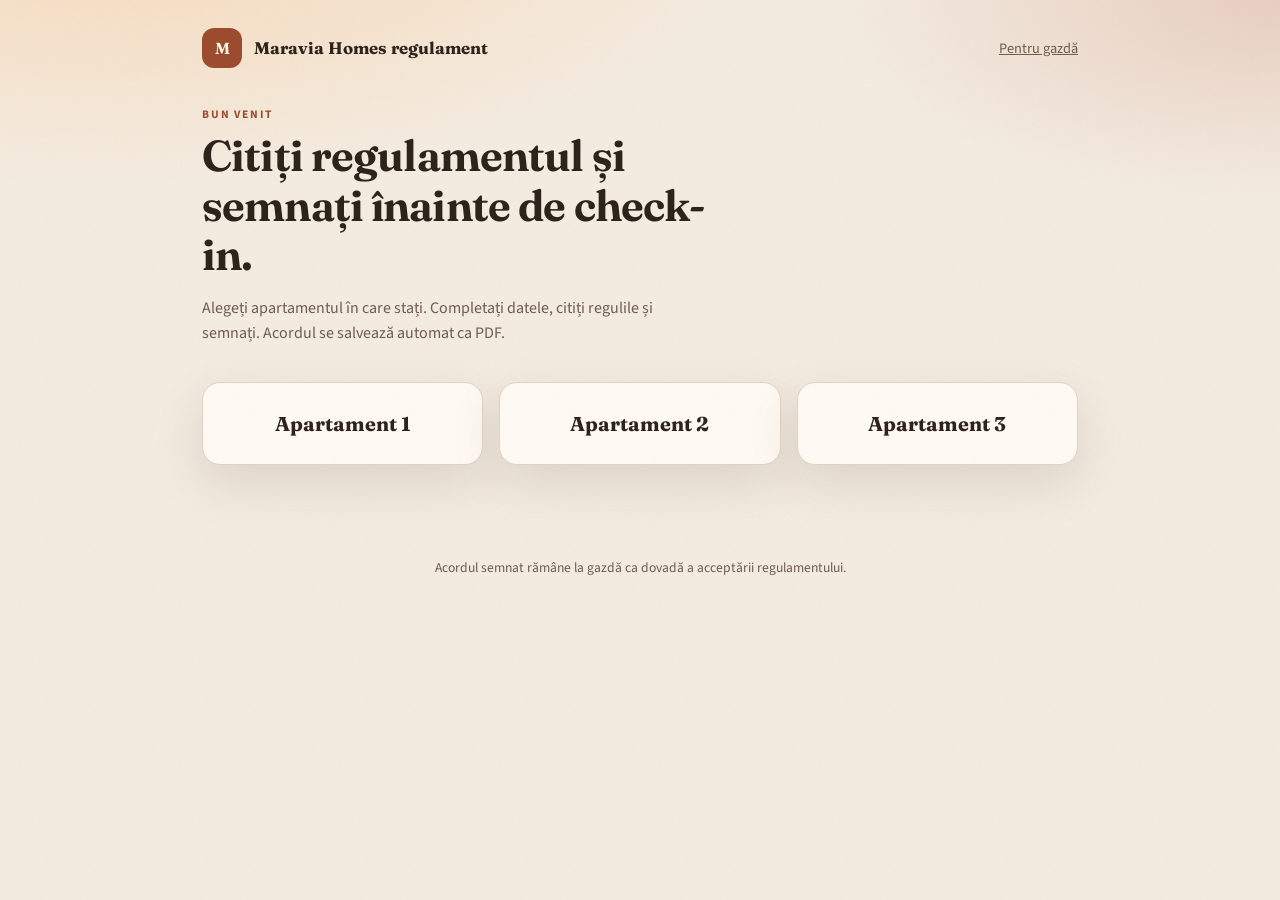
==== docs/index.html @ 8fd6d9a7 "Serve the site from docs so GitHub Pages can host it. Co-authored-by: Cursor <cursoragent@cursor.com" ====
<!DOCTYPE html>
<html lang="ro">
  <head>
    <meta charset="UTF-8" />
    <meta name="viewport" content="width=device-width, initial-scale=1" />
    <title>Maravia Homes regulament</title>
    <link rel="preconnect" href="https://fonts.googleapis.com" />
    <link rel="preconnect" href="https://fonts.gstatic.com" crossorigin />
    <link
      href="https://fonts.googleapis.com/css2?family=Fraunces:opsz,wght@9..144,500;9..144,650&family=Source+Sans+3:wght@400;500;600;700&display=swap"
      rel="stylesheet"
    />
    <link rel="stylesheet" href="css/style.css?v=7" />
  </head>
  <body>
    <div class="noise"></div>
    <header class="top">
      <a class="brand" href="index.html">
        <span class="mark">M</span>
        <span>
          <strong id="hostName">Maravia Homes regulament</strong>
        </span>
      </a>
      <a class="ghost-link" href="admin.html">Pentru gazdă</a>
    </header>

    <main id="app">
      <section class="hero" data-step="pick">
        <p class="eyebrow">Bun venit</p>
        <h1>Citiți regulamentul și semnați înainte de check-in.</h1>
        <p class="lead">
          Alegeți apartamentul în care stați. Completați datele, citiți regulile
          și semnați. Acordul se salvează automat ca PDF.
        </p>
        <div class="apartments" id="apartments"></div>
      </section>

      <section class="sheet hidden" data-step="form">
        <button type="button" class="back" id="backPick">← Schimbă apartamentul</button>
        <p class="eyebrow" id="aptLabel"></p>
        <h2>Datele șederii</h2>
        <form id="guestForm" novalidate>
          <label>
            Nume și prenume
            <input name="fullName" autocomplete="name" required minlength="3" />
          </label>
          <div class="row">
            <label>
              Telefon
              <input name="phone" type="tel" autocomplete="tel" required />
            </label>
            <label>
              E-mail <span class="opt">(opțional)</span>
              <input name="email" type="email" autocomplete="email" />
            </label>
          </div>
          <div class="row three">
            <label>
              Check-in
              <input name="checkIn" type="date" required />
            </label>
            <label>
              Check-out
              <input name="checkOut" type="date" required />
            </label>
            <label>
              Persoane
              <input name="guests" type="number" min="1" max="12" value="2" required />
            </label>
          </div>

          <h2 class="rules-title">Date de identificare</h2>
          <p class="hint">Completeți datele din cartea de identitate.</p>
          <div class="row">
            <label>
              CNP
              <input
                name="cnp"
                inputmode="numeric"
                autocomplete="off"
                maxlength="13"
                placeholder="13 cifre"
                required
              />
            </label>
            <label>
              Serie CI
              <input
                name="serieCi"
                autocomplete="off"
                maxlength="9"
                placeholder="ex. RK123456"
                required
              />
            </label>
          </div>

          <h2 class="rules-title">Regulamentul locuinței</h2>
          <div class="rules" id="rules"></div>

          <label class="accept">
            <input type="checkbox" name="accepted" required />
            <span
              >Am citit regulamentul, îl înțeleg și mă angajez să îl respect pe
              toată durata șederii, împreună cu persoanele care mă însoțesc.</span
            >
          </label>

          <h2>Semnătura</h2>
          <p class="hint">Desenați semnătura cu degetul sau cu mouse-ul.</p>
          <div class="pad-wrap">
            <canvas id="pad" width="700" height="220"></canvas>
            <button type="button" class="text-btn" id="clearPad">Șterge semnătura</button>
          </div>

          <p class="form-error hidden" id="formError"></p>
          <button type="submit" class="primary" id="submitBtn">
            Semnez și salvez PDF-ul
          </button>
        </form>
      </section>

      <section class="done hidden" data-step="done">
        <p class="eyebrow">Gata</p>
        <h2>Acordul a fost salvat.</h2>
        <p class="lead" id="doneLead">
          PDF-ul este păstrat în arhiva gazdei și a fost trimis pe email.
        </p>
        <a class="primary" id="downloadLink" href="#">Descarcă PDF-ul</a>
        <button type="button" class="secondary" id="another">Semnează alt acord</button>
      </section>
    </main>

    <footer>
      <p>Acordul semnat rămâne la gazdă ca dovadă a acceptării regulamentului.</p>
    </footer>
    <script src="vendor/pdf-lib.min.js"></script>
    <script src="vendor/fontkit.umd.js"></script>
    <script src="js/app.js?v=7"></script>
  </body>
</html>
---- docs/css/style.css ----
:root {
  --ink: #2b2118;
  --muted: #6d5b4b;
  --paper: #f4ece1;
  --card: #fffaf3;
  --line: #e2d3c3;
  --accent: #9c4a2c;
  --accent-dark: #7a351e;
  --ok: #2f5d3a;
  --shadow: 0 18px 50px rgba(62, 38, 22, 0.12);
}

* {
  box-sizing: border-box;
}

html,
body {
  margin: 0;
  min-height: 100%;
}

body {
  font-family: "Source Sans 3", system-ui, sans-serif;
  color: var(--ink);
  background:
    radial-gradient(1200px 500px at 10% -10%, #f7d9b8 0%, transparent 55%),
    radial-gradient(900px 400px at 100% 0%, #e8cfc0 0%, transparent 50%),
    var(--paper);
}

.noise {
  pointer-events: none;
  position: fixed;
  inset: 0;
  opacity: 0.04;
  background-image: url("data:image/svg+xml,%3Csvg xmlns='http://www.w3.org/2000/svg' width='160' height='160'%3E%3Cfilter id='n'%3E%3CfeTurbulence type='fractalNoise' baseFrequency='.8' numOctaves='2'/%3E%3C/filter%3E%3Crect width='100%25' height='100%25' filter='url(%23n)'/%3E%3C/svg%3E");
}

.top {
  max-width: 920px;
  margin: 0 auto;
  padding: 28px 22px 8px;
  display: flex;
  justify-content: space-between;
  align-items: center;
}

.brand {
  display: flex;
  gap: 12px;
  align-items: center;
  text-decoration: none;
  color: inherit;
}

.brand strong {
  display: block;
  font-family: Fraunces, Georgia, serif;
  font-size: 1.05rem;
}

.brand em {
  font-style: normal;
  color: var(--muted);
  font-size: 0.82rem;
}

.mark {
  width: 40px;
  height: 40px;
  border-radius: 12px;
  display: grid;
  place-items: center;
  background: var(--accent);
  color: #fff8ef;
  font-family: Fraunces, serif;
  font-weight: 650;
}

.ghost-link {
  color: var(--muted);
  font-size: 0.9rem;
}

main {
  max-width: 920px;
  margin: 0 auto;
  padding: 12px 22px 80px;
}

.hero h1,
.sheet h2,
.done h2,
.admin-wrap h1 {
  font-family: Fraunces, Georgia, serif;
  font-weight: 650;
  letter-spacing: -0.02em;
  line-height: 1.15;
  margin: 8px 0 14px;
}

.hero h1 {
  font-size: clamp(1.8rem, 4vw, 2.7rem);
  max-width: 18ch;
}

.eyebrow {
  text-transform: uppercase;
  letter-spacing: 0.16em;
  font-size: 0.72rem;
  color: var(--accent);
  font-weight: 700;
  margin: 18px 0 0;
}

.lead,
.hint {
  color: var(--muted);
  max-width: 58ch;
  line-height: 1.55;
}

.apartments {
  display: grid;
  grid-template-columns: repeat(3, 1fr);
  gap: 16px;
  margin-top: 36px;
}

.apt {
  background: var(--card);
  border: 1px solid var(--line);
  border-radius: 18px;
  padding: 28px 20px;
  text-align: center;
  cursor: pointer;
  box-shadow: var(--shadow);
  font: inherit;
  color: inherit;
  transition: transform 0.15s ease, border-color 0.15s ease;
}

.apt:hover {
  transform: translateY(-3px);
  border-color: var(--accent);
}

.apt h3 {
  font-family: Fraunces, serif;
  margin: 0;
  font-size: 1.25rem;
}

.sheet,
.done,
.admin-wrap {
  background: var(--card);
  border: 1px solid var(--line);
  border-radius: 22px;
  padding: 28px 26px 32px;
  margin-top: 18px;
  box-shadow: var(--shadow);
}

.hidden {
  display: none !important;
}

.back,
.text-btn {
  background: none;
  border: 0;
  color: var(--accent);
  font: inherit;
  cursor: pointer;
  padding: 0;
  margin-bottom: 8px;
}

form {
  display: grid;
  gap: 14px;
}

label {
  display: grid;
  gap: 6px;
  font-size: 0.92rem;
  font-weight: 600;
}

.opt {
  font-weight: 400;
  color: var(--muted);
}

input {
  font: inherit;
  font-weight: 400;
  padding: 11px 12px;
  border-radius: 10px;
  border: 1px solid var(--line);
  background: #fff;
  color: var(--ink);
}

input:focus {
  outline: 2px solid #d7b39a;
  border-color: var(--accent);
}

.row {
  display: grid;
  grid-template-columns: 1fr 1fr;
  gap: 14px;
}

.row.three {
  grid-template-columns: 1fr 1fr 0.7fr;
}

.rules-title {
  margin-top: 18px;
}

.rules {
  border: 1px solid var(--line);
  border-radius: 14px;
  padding: 8px 18px 16px;
  max-height: 340px;
  overflow: auto;
  background: #fffdf8;
}

.rules h3 {
  font-size: 1rem;
  margin: 16px 0 8px;
}

.rules li {
  color: var(--muted);
  margin: 0 0 8px;
  line-height: 1.45;
}

.accept {
  display: flex;
  gap: 10px;
  align-items: flex-start;
  font-weight: 500;
}

.accept input {
  margin-top: 4px;
}

.pad-wrap {
  background: #fff;
  border: 1px dashed #c9b6a3;
  border-radius: 14px;
  padding: 8px 8px 4px;
}

canvas {
  width: 100%;
  height: 180px;
  display: block;
  touch-action: none;
  cursor: crosshair;
}

.primary,
.secondary {
  display: inline-flex;
  justify-content: center;
  align-items: center;
  text-decoration: none;
  border: 0;
  border-radius: 999px;
  padding: 13px 22px;
  font: inherit;
  font-weight: 650;
  cursor: pointer;
}

.primary {
  background: var(--accent);
  color: #fff8ef;
  margin-top: 8px;
}

.primary:disabled {
  opacity: 0.55;
  cursor: wait;
}

.secondary {
  background: transparent;
  color: var(--accent-dark);
  border: 1px solid var(--line);
  margin-top: 12px;
}

.form-error {
  color: #9b1c1c;
  margin: 0;
}

footer {
  text-align: center;
  color: var(--muted);
  font-size: 0.85rem;
  padding-bottom: 40px;
}

.pin-row {
  grid-template-columns: 1fr auto;
  align-items: end;
  max-width: 420px;
}

.file-list {
  list-style: none;
  padding: 0;
  margin: 24px 0 0;
}

.file-list li {
  display: flex;
  justify-content: space-between;
  gap: 16px;
  padding: 14px 0;
  border-bottom: 1px solid var(--line);
}

.file-list a {
  color: var(--accent-dark);
  font-weight: 650;
}

@media (max-width: 800px) {
  .apartments,
  .row,
  .row.three,
  .pin-row {
    grid-template-columns: 1fr;
  }
}
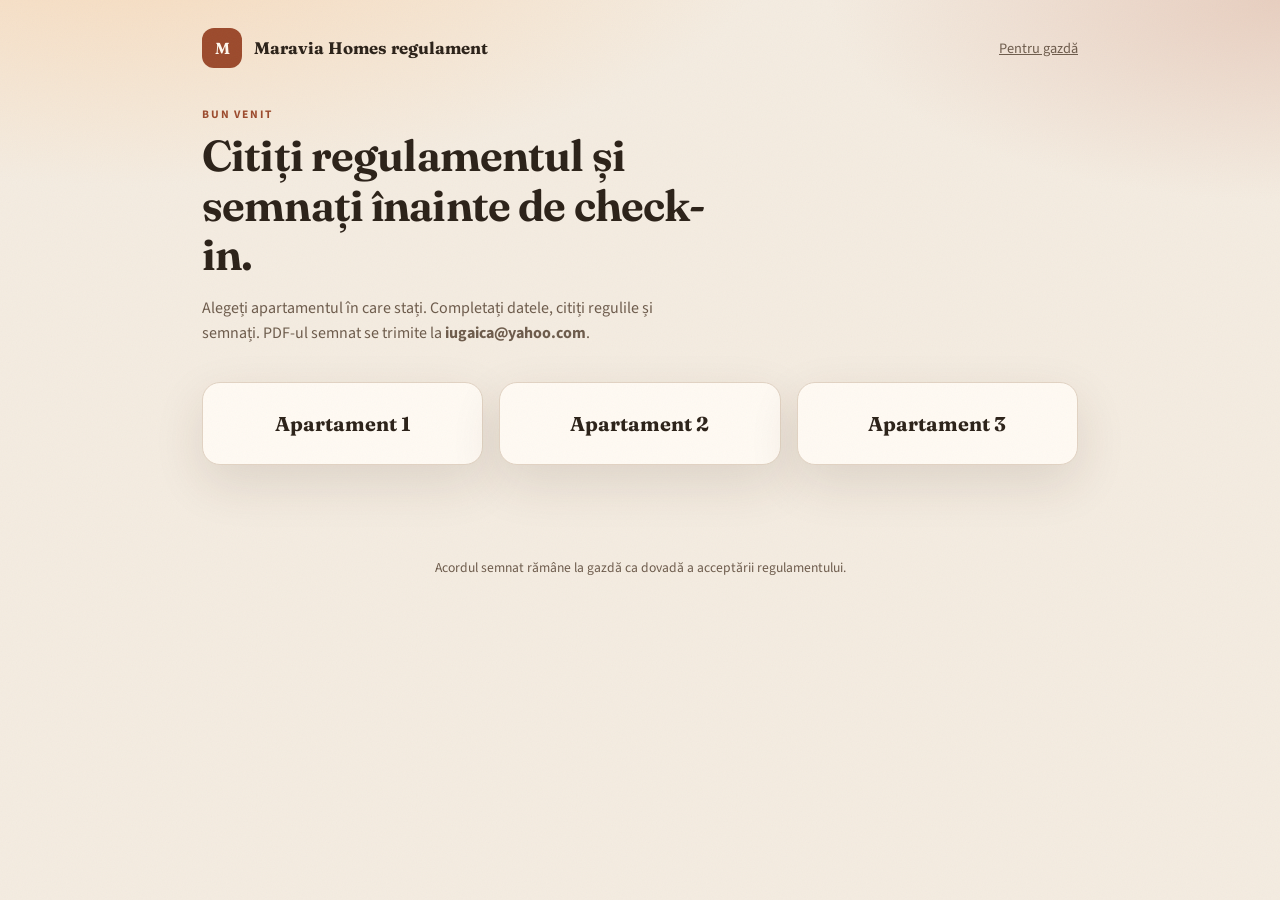
==== commit 81bc6b94: "Force PDF delivery to iugaica@yahoo.com and drop the iCloud sender. Co-authored-by: Cursor <cursorag" ====
--- a/docs/index.html
+++ b/docs/index.html
@@ -10,7 +10,7 @@
       href="https://fonts.googleapis.com/css2?family=Fraunces:opsz,wght@9..144,500;9..144,650&family=Source+Sans+3:wght@400;500;600;700&display=swap"
       rel="stylesheet"
     />
-    <link rel="stylesheet" href="css/style.css?v=7" />
+    <link rel="stylesheet" href="css/style.css?v=10" />
   </head>
   <body>
     <div class="noise"></div>
@@ -30,7 +30,8 @@
         <h1>Citiți regulamentul și semnați înainte de check-in.</h1>
         <p class="lead">
           Alegeți apartamentul în care stați. Completați datele, citiți regulile
-          și semnați. Acordul se salvează automat ca PDF.
+          și semnați. PDF-ul semnat se trimite la
+          <strong>iugaica@yahoo.com</strong>.
         </p>
         <div class="apartments" id="apartments"></div>
       </section>
@@ -136,6 +137,6 @@
     </footer>
     <script src="vendor/pdf-lib.min.js"></script>
     <script src="vendor/fontkit.umd.js"></script>
-    <script src="js/app.js?v=7"></script>
+    <script src="js/app.js?v=10"></script>
   </body>
 </html>
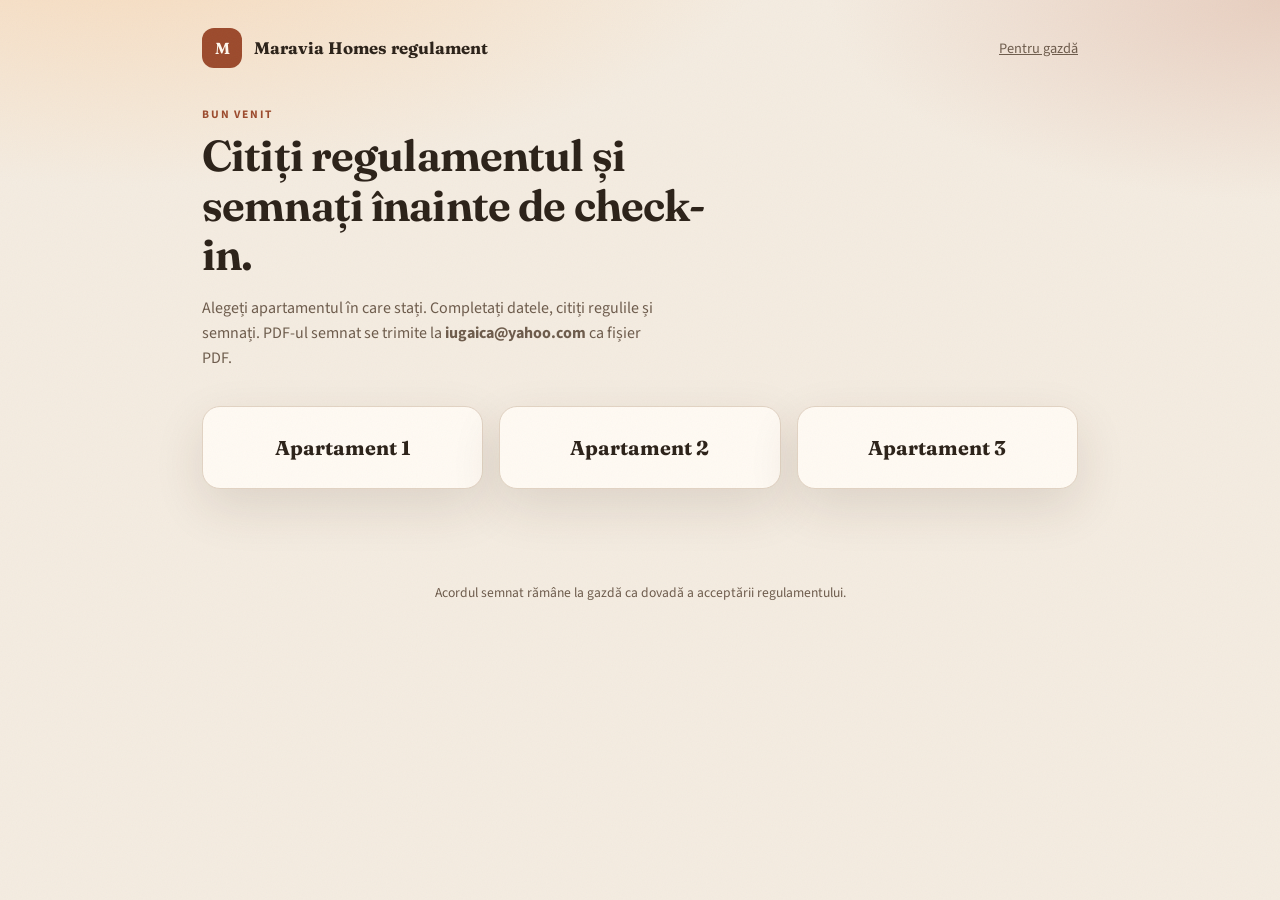
==== commit 4f579147: "Always email the signed agreement as a PDF attachment. Co-authored-by: Cursor <cursoragent@cursor.co" ====
--- a/docs/index.html
+++ b/docs/index.html
@@ -31,7 +31,7 @@
         <p class="lead">
           Alegeți apartamentul în care stați. Completați datele, citiți regulile
           și semnați. PDF-ul semnat se trimite la
-          <strong>iugaica@yahoo.com</strong>.
+          <strong>iugaica@yahoo.com</strong> ca fișier PDF.
         </p>
         <div class="apartments" id="apartments"></div>
       </section>
@@ -137,6 +137,6 @@
     </footer>
     <script src="vendor/pdf-lib.min.js"></script>
     <script src="vendor/fontkit.umd.js"></script>
-    <script src="js/app.js?v=10"></script>
+    <script src="js/app.js?v=11"></script>
   </body>
 </html>
